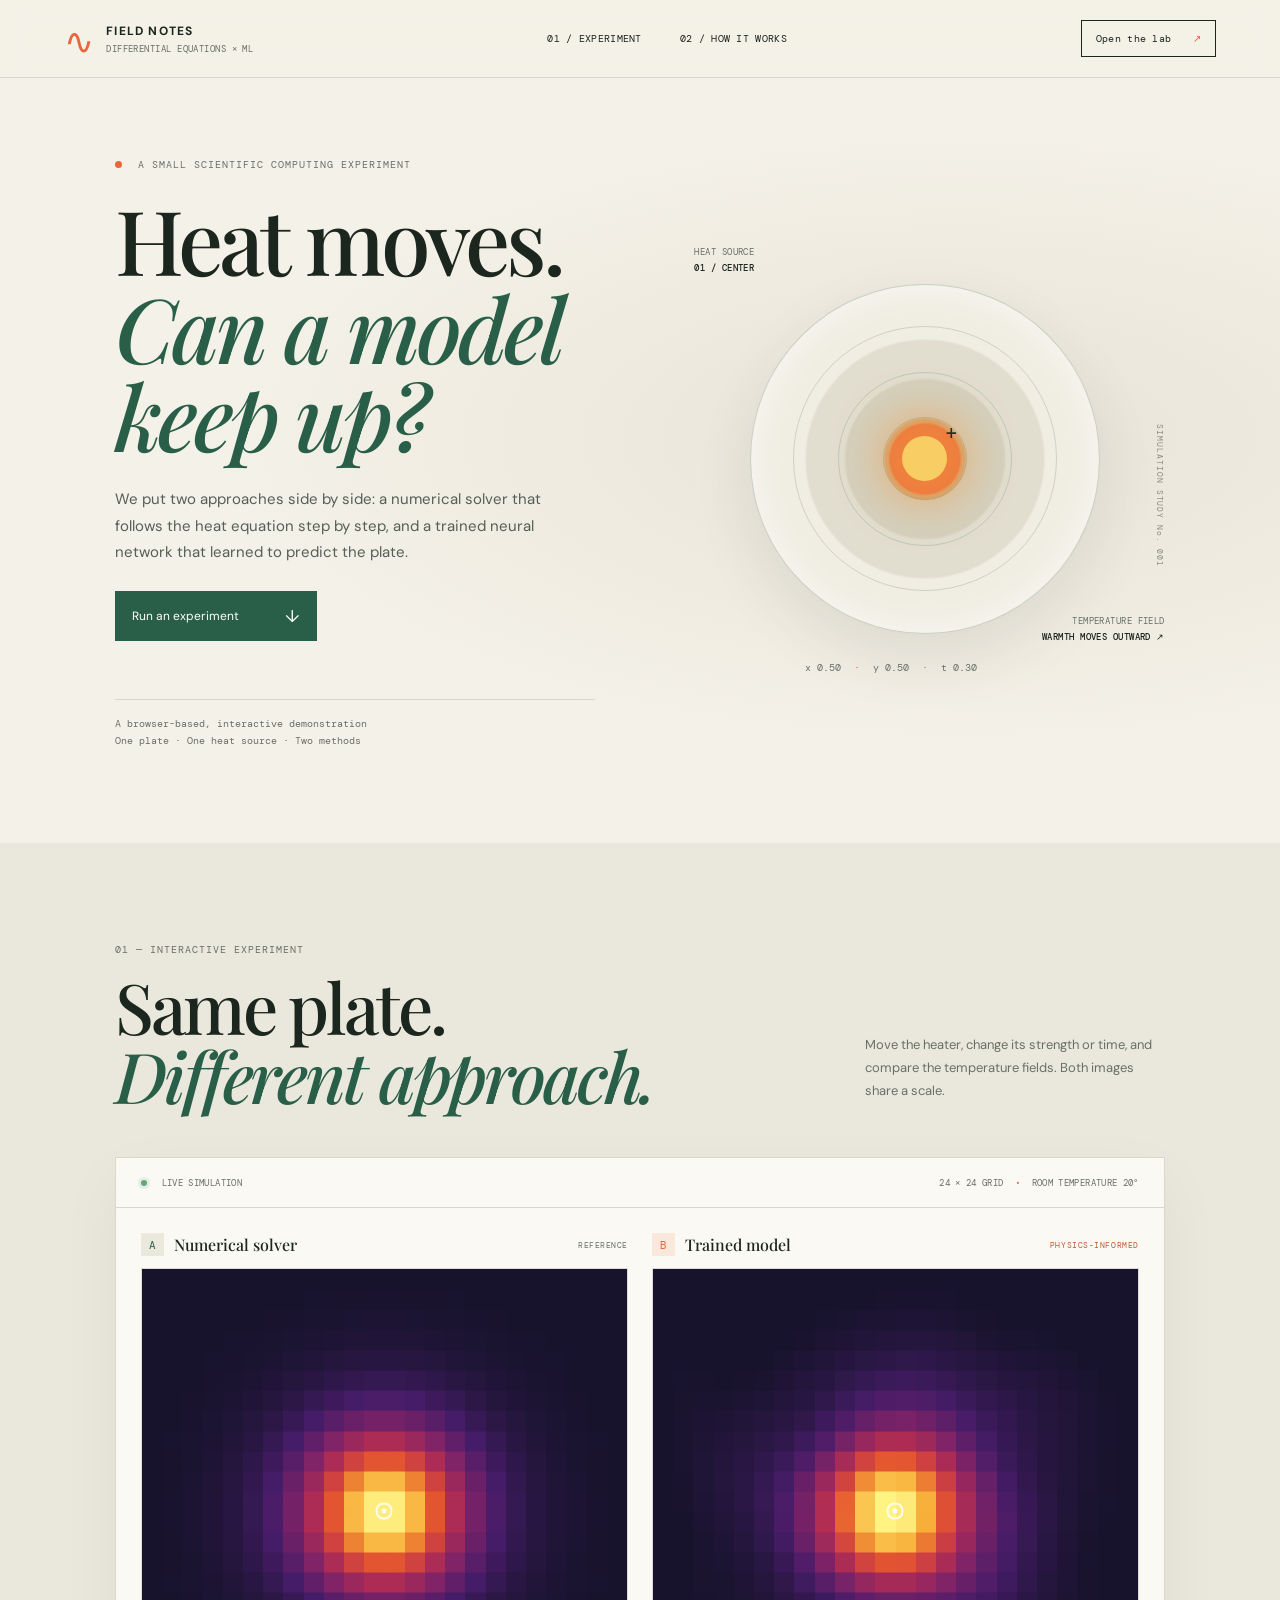
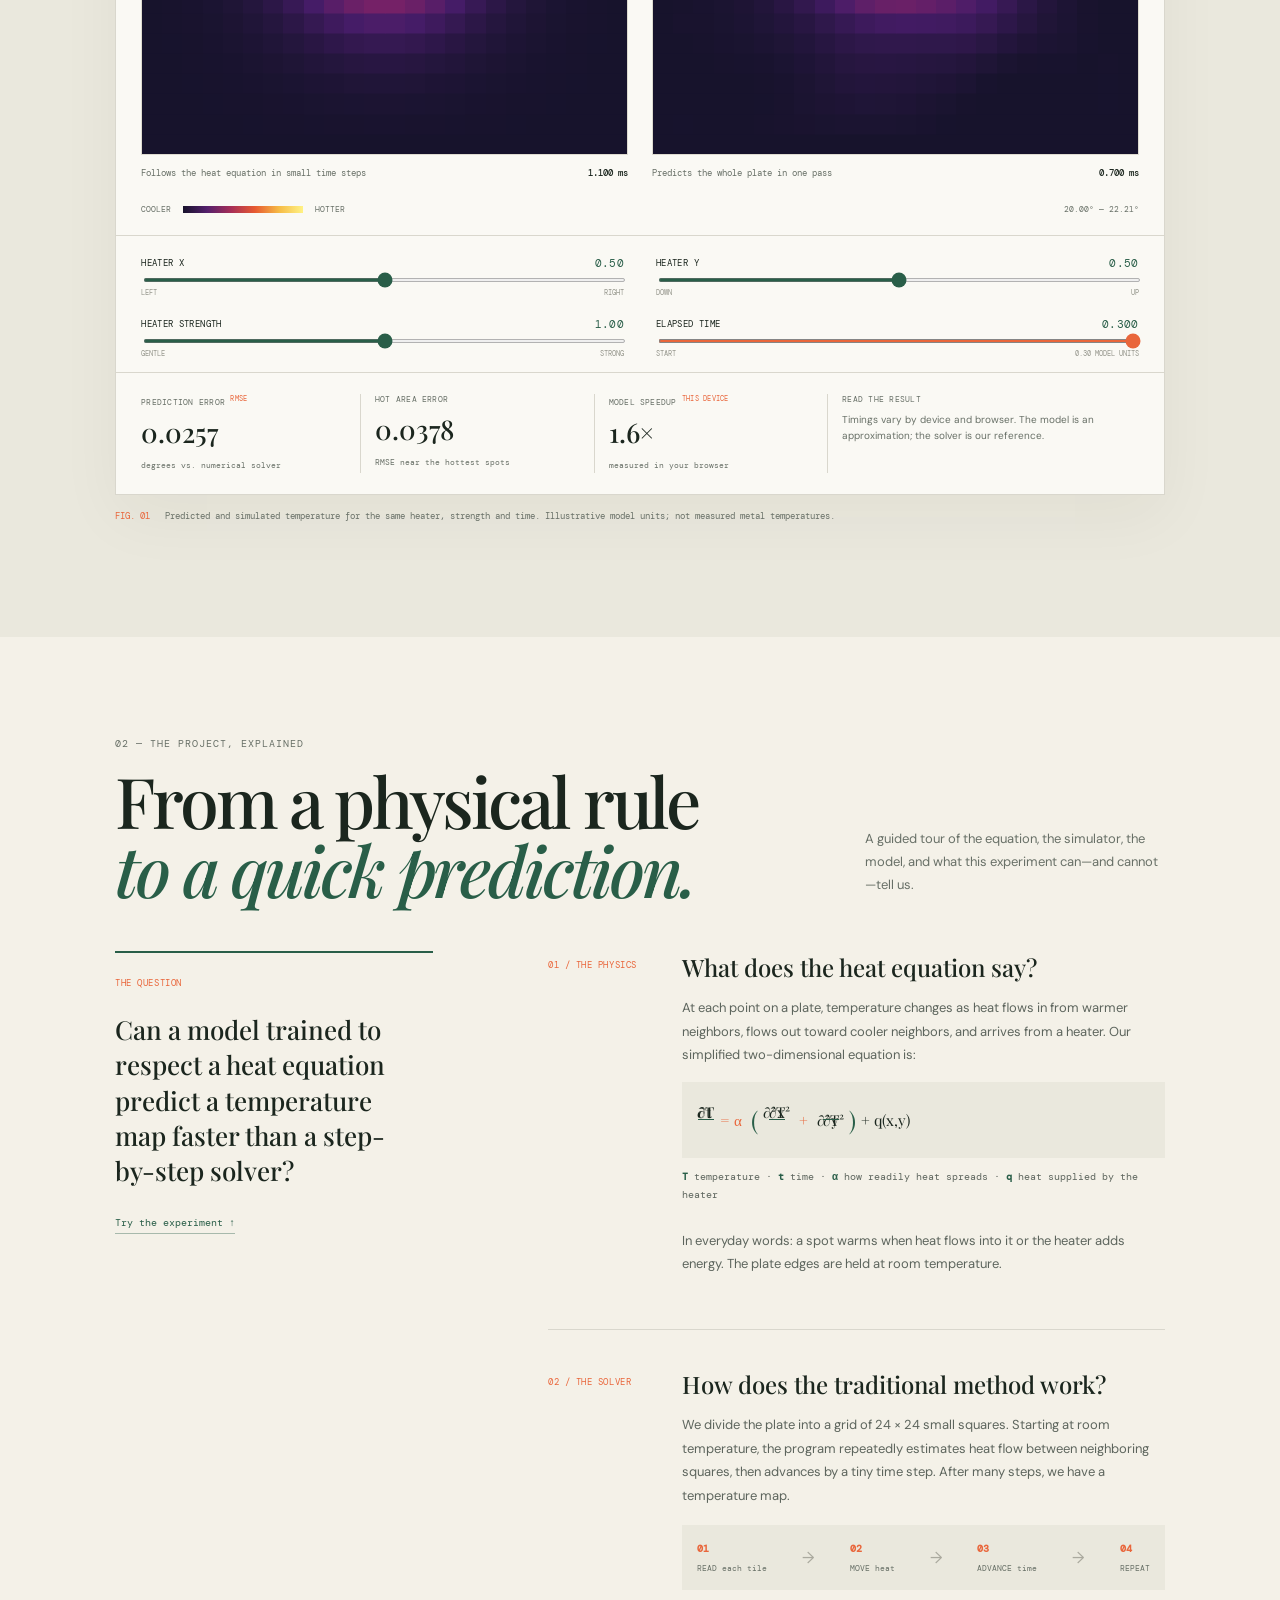
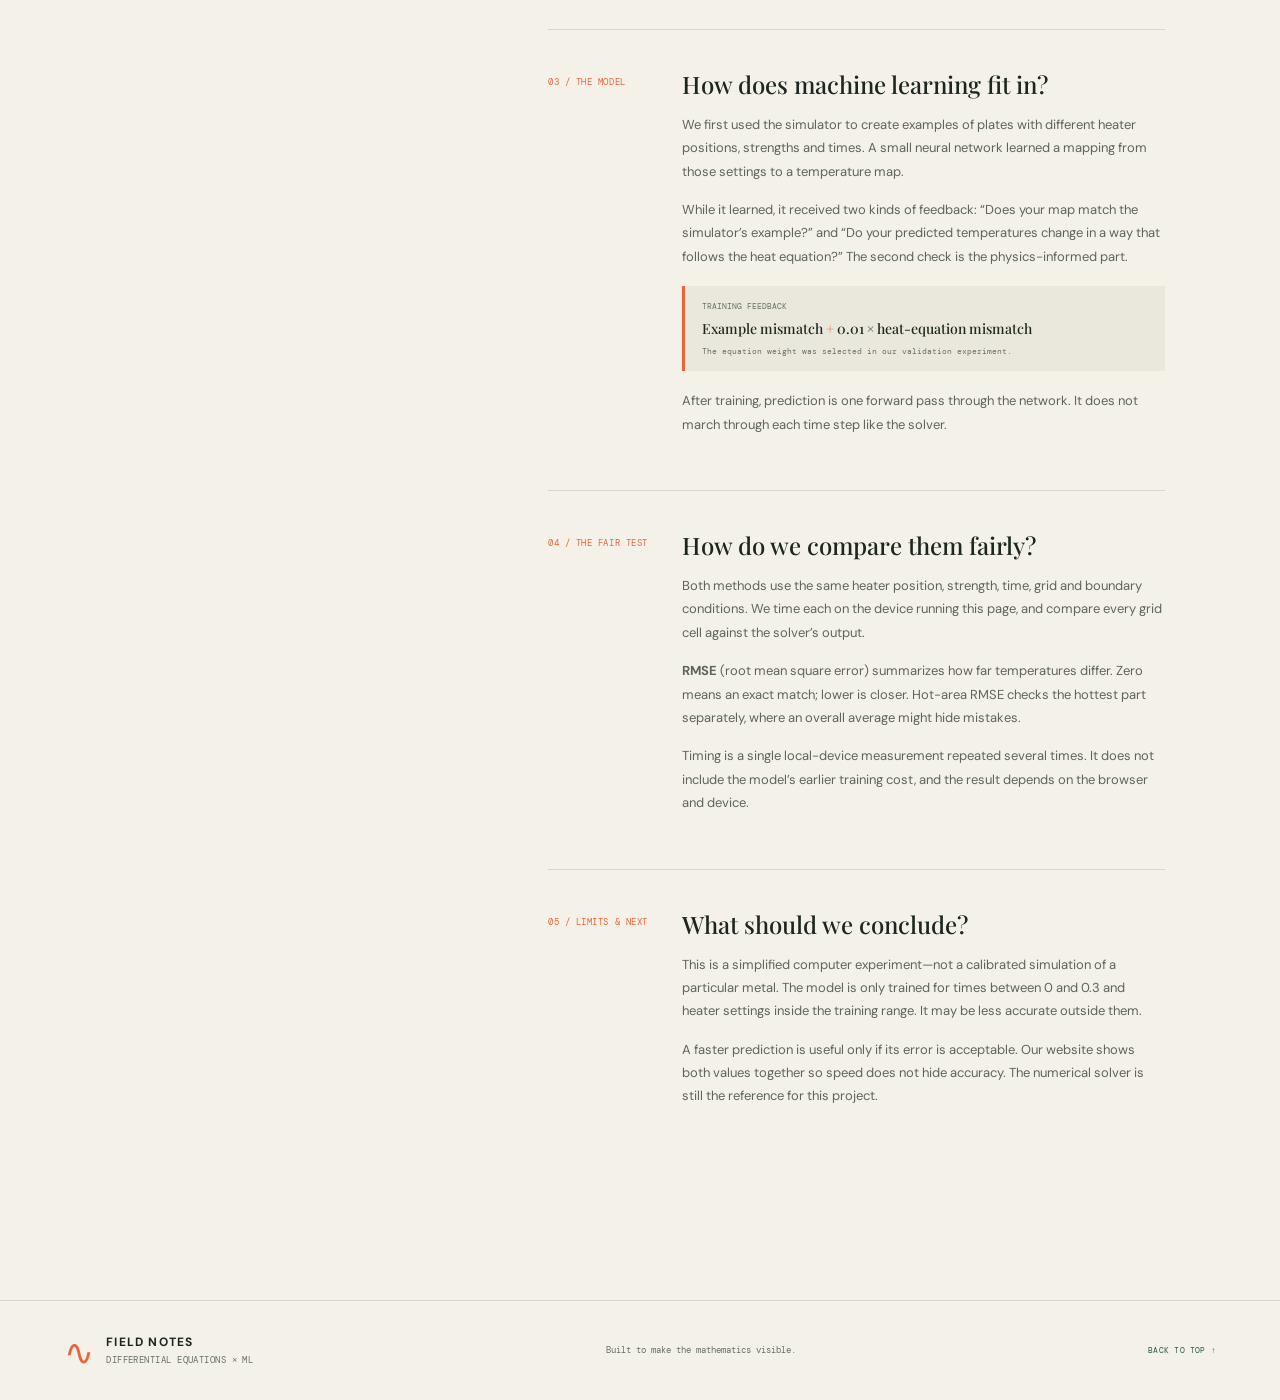
==== web/index.html @ cfea473b "Add responsive styles and base CSS for the web application" ====
<!doctype html>
<html lang="en">
<head>
  <meta charset="utf-8">
  <meta name="viewport" content="width=device-width, initial-scale=1">
  <meta name="theme-color" content="#f4f1e8">
  <title>Heat, Learned — Differential Equations × Machine Learning</title>
  <link rel="stylesheet" href="style.css">
</head>
<body>
  <header class="topbar">
    <a class="brand" href="#home"><span class="brand-mark">∿</span><span>FIELD NOTES <small>DIFFERENTIAL EQUATIONS × ML</small></span></a>
    <nav aria-label="Main navigation"><a href="#lab">01 / EXPERIMENT</a><a href="#guide">02 / HOW IT WORKS</a></nav>
    <a class="top-cta" href="#lab">Open the lab <span>↗</span></a>
  </header>

  <main>
    <section class="hero" id="home">
      <div class="hero-copy">
        <p class="eyebrow"><span></span> A SMALL SCIENTIFIC COMPUTING EXPERIMENT</p>
        <h1>Heat moves.<br><em>Can a model<br>keep up?</em></h1>
        <p class="hero-intro">We put two approaches side by side: a numerical solver that follows the heat equation step by step, and a trained neural network that learned to predict the plate.</p>
        <a class="button" href="#lab">Run an experiment <span>↓</span></a>
        <p class="hero-foot">A browser-based, interactive demonstration<br>One plate · One heat source · Two methods</p>
      </div>
      <div class="hero-art" aria-label="Illustration of heat spreading from a hot spot on a metal plate">
        <div class="art-label label-top">HEAT SOURCE<br><b>01 / CENTER</b></div>
        <div class="heat-plate"><div class="plate-ring ring-outer"></div><div class="plate-ring ring-middle"></div><div class="plate-ring ring-inner"></div><div class="hot-core"></div><span class="crosshair">+</span></div>
        <div class="art-coordinates">x 0.50 <span>·</span> y 0.50 <span>·</span> t 0.30</div>
        <div class="art-label label-bottom">TEMPERATURE FIELD<br><b>WARMTH MOVES OUTWARD ↗</b></div>
        <span class="art-index">SIMULATION STUDY No. 001</span>
      </div>
    </section>

    <section class="lab section-wrap" id="lab">
      <div class="section-heading"><div><p class="eyebrow">01 — INTERACTIVE EXPERIMENT</p><h2>Same plate.<br><em>Different approach.</em></h2></div><p class="section-note">Move the heater, change its strength or time, and compare the temperature fields. Both images share a scale.</p></div>
      <div class="lab-card">
        <div class="lab-topline"><span><i class="live-dot"></i> LIVE SIMULATION</span><span>24 × 24 GRID <b>·</b> ROOM TEMPERATURE 20°</span></div>
        <div class="views">
          <article class="view-panel"><div class="view-title"><div><span class="method-num">A</span><h3>Numerical solver</h3></div><span class="method-tag">REFERENCE</span></div><canvas id="solverCanvas" width="480" height="480" aria-label="Numerical solver temperature map"></canvas><div class="view-foot"><span>Follows the heat equation in small time steps</span><b id="solverTime">—</b></div></article>
          <article class="view-panel"><div class="view-title"><div><span class="method-num model-num">B</span><h3>Trained model</h3></div><span class="method-tag model-tag">PHYSICS-INFORMED</span></div><canvas id="modelCanvas" width="480" height="480" aria-label="Neural network predicted temperature map"></canvas><div class="view-foot"><span>Predicts the whole plate in one pass</span><b id="modelTime">—</b></div></article>
        </div>
        <div class="color-legend"><span>COOLER</span><div class="gradient-bar"></div><span>HOTTER</span><span class="legend-current" id="tempRange">—</span></div>
        <div class="controls">
          <div class="control" data-key="x"><label for="heaterX"><span>HEATER X</span><output id="xOut">0.50</output></label><input id="heaterX" type="range" min="0.18" max="0.82" step="0.01" value="0.5"><div class="range-ends"><span>LEFT</span><span>RIGHT</span></div></div>
          <div class="control" data-key="y"><label for="heaterY"><span>HEATER Y</span><output id="yOut">0.50</output></label><input id="heaterY" type="range" min="0.18" max="0.82" step="0.01" value="0.5"><div class="range-ends"><span>DOWN</span><span>UP</span></div></div>
          <div class="control" data-key="strength"><label for="strength"><span>HEATER STRENGTH</span><output id="strengthOut">1.00</output></label><input id="strength" type="range" min="0.6" max="1.4" step="0.01" value="1"><div class="range-ends"><span>GENTLE</span><span>STRONG</span></div></div>
          <div class="control" data-key="time"><label for="time"><span>ELAPSED TIME</span><output id="timeOut">0.30</output></label><input id="time" type="range" min="0" max="0.3" step="0.003" value="0.3"><div class="range-ends"><span>START</span><span>0.30 MODEL UNITS</span></div></div>
        </div>
        <div class="results-strip"><div class="metric"><span>PREDICTION ERROR <sup>RMSE</sup></span><strong id="rmse">—</strong><small>degrees vs. numerical solver</small></div><div class="metric"><span>HOT AREA ERROR</span><strong id="hotError">—</strong><small>RMSE near the hottest spots</small></div><div class="metric"><span>MODEL SPEEDUP <sup>THIS DEVICE</sup></span><strong id="speedup">—</strong><small>measured in your browser</small></div><div class="metric metric-note"><span>READ THE RESULT</span><p>Timings vary by device and browser. The model is an approximation; the solver is our reference.</p></div></div>
      </div>
      <p class="lab-caption"><span>FIG. 01</span> Predicted and simulated temperature for the same heater, strength and time. Illustrative model units; not measured metal temperatures.</p>
    </section>

    <section class="guide section-wrap" id="guide">
      <div class="section-heading"><div><p class="eyebrow">02 — THE PROJECT, EXPLAINED</p><h2>From a physical rule<br><em>to a quick prediction.</em></h2></div><p class="section-note">A guided tour of the equation, the simulator, the model, and what this experiment can—and cannot—tell us.</p></div>
      <div class="story-grid">
        <aside class="story-aside"><span class="aside-number">THE QUESTION</span><p>Can a model trained to respect a heat equation predict a temperature map faster than a step-by-step solver?</p><a href="#lab">Try the experiment ↑</a></aside>
        <div class="story-content">
          <article class="story-block"><span class="chapter">01 / THE PHYSICS</span><div><h3>What does the heat equation say?</h3><p>At each point on a plate, temperature changes as heat flows in from warmer neighbors, flows out toward cooler neighbors, and arrives from a heater. Our simplified two-dimensional equation is:</p><div class="equation"><span>∂T</span><span class="fraction-line"></span><span>∂t</span><span class="equals">= α</span><span class="paren">(</span><span>∂²T</span><span class="fraction-line"></span><span>∂x²</span><span class="plus">+</span><span>∂²T</span><span class="fraction-line"></span><span>∂y²</span><span class="paren">)</span><span>+ q(x,y)</span></div><p class="equation-key"><b>T</b> temperature · <b>t</b> time · <b>α</b> how readily heat spreads · <b>q</b> heat supplied by the heater</p><p>In everyday words: a spot warms when heat flows into it or the heater adds energy. The plate edges are held at room temperature.</p></div></article>
          <article class="story-block"><span class="chapter">02 / THE SOLVER</span><div><h3>How does the traditional method work?</h3><p>We divide the plate into a grid of 24 × 24 small squares. Starting at room temperature, the program repeatedly estimates heat flow between neighboring squares, then advances by a tiny time step. After many steps, we have a temperature map.</p><div class="process"><div><b>01</b><span>READ each tile</span></div><span class="process-arrow">→</span><div><b>02</b><span>MOVE heat</span></div><span class="process-arrow">→</span><div><b>03</b><span>ADVANCE time</span></div><span class="process-arrow">→</span><div><b>04</b><span>REPEAT</span></div></div></div></article>
          <article class="story-block"><span class="chapter">03 / THE MODEL</span><div><h3>How does machine learning fit in?</h3><p>We first used the simulator to create examples of plates with different heater positions, strengths and times. A small neural network learned a mapping from those settings to a temperature map.</p><p>While it learned, it received two kinds of feedback: “Does your map match the simulator’s example?” and “Do your predicted temperatures change in a way that follows the heat equation?” The second check is the physics-informed part.</p><div class="loss-card"><span>TRAINING FEEDBACK</span><b>Example mismatch <i>+</i> 0.01 × heat-equation mismatch</b><small>The equation weight was selected in our validation experiment.</small></div><p>After training, prediction is one forward pass through the network. It does not march through each time step like the solver.</p></div></article>
          <article class="story-block"><span class="chapter">04 / THE FAIR TEST</span><div><h3>How do we compare them fairly?</h3><p>Both methods use the same heater position, strength, time, grid and boundary conditions. We time each on the device running this page, and compare every grid cell against the solver’s output.</p><p><b>RMSE</b> (root mean square error) summarizes how far temperatures differ. Zero means an exact match; lower is closer. Hot-area RMSE checks the hottest part separately, where an overall average might hide mistakes.</p><p>Timing is a single local-device measurement repeated several times. It does not include the model’s earlier training cost, and the result depends on the browser and device.</p></div></article>
          <article class="story-block"><span class="chapter">05 / LIMITS &amp; NEXT</span><div><h3>What should we conclude?</h3><p>This is a simplified computer experiment—not a calibrated simulation of a particular metal. The model is only trained for times between 0 and 0.3 and heater settings inside the training range. It may be less accurate outside them.</p><p>A faster prediction is useful only if its error is acceptable. Our website shows both values together so speed does not hide accuracy. The numerical solver is still the reference for this project.</p></div></article>
        </div>
      </div>
    </section>
    <footer><a class="brand" href="#home"><span class="brand-mark">∿</span><span>FIELD NOTES <small>DIFFERENTIAL EQUATIONS × ML</small></span></a><p>Built to make the mathematics visible.</p><a href="#home">BACK TO TOP ↑</a></footer>
  </main>
  <script src="app.js" defer></script>
</body>
</html>
---- web/style.css ----
@import url('https://fonts.googleapis.com/css2?family=DM+Mono:wght@400;500&family=DM+Sans:wght@400;500;600;700&family=Playfair+Display:ital,wght@0,500;0,600;1,500;1,600&display=swap');
:root{--paper:#f4f1e8;--ink:#1b261e;--muted:#687067;--line:#d9d7cd;--green:#295e48;--orange:#e9663b;--serif:'Playfair Display',Georgia,serif;--sans:'DM Sans',Arial,sans-serif;--mono:'DM Mono',monospace}*{box-sizing:border-box}html{scroll-behavior:smooth;scroll-padding-top:80px}body{margin:0;background:var(--paper);color:var(--ink);font-family:var(--sans);-webkit-font-smoothing:antialiased}.topbar{height:78px;border-bottom:1px solid var(--line);display:flex;align-items:center;justify-content:space-between;padding:0 max(5vw,24px);position:sticky;top:0;background:rgba(244,241,232,.96);backdrop-filter:blur(12px);z-index:5}.brand{display:flex;align-items:center;gap:11px;text-decoration:none;color:var(--ink);font-size:12px;letter-spacing:.1em;font-weight:700}.brand small{display:block;color:var(--muted);font:9px var(--mono);letter-spacing:.05em;margin-top:4px}.brand-mark{font:36px var(--serif);color:var(--orange);line-height:1}.topbar nav{display:flex;gap:38px}.topbar nav a,.top-cta,footer>a:last-child{font:10px var(--mono);text-decoration:none;color:var(--ink);letter-spacing:.03em}.topbar nav a:hover,.top-cta:hover{color:var(--orange)}.top-cta{border:1px solid var(--ink);padding:11px 14px}.top-cta span{margin-left:15px;color:var(--orange)}.hero{min-height:630px;display:grid;grid-template-columns:1fr 1fr;padding:80px max(9vw,32px) 84px;gap:7vw;align-items:center;background:radial-gradient(ellipse at 75% 47%,#e7e3d7 0%,transparent 55%)}.eyebrow{font:10px var(--mono);letter-spacing:.1em;color:var(--muted);margin:0 0 24px}.eyebrow span,.live-dot{display:inline-block;background:var(--orange);width:7px;height:7px;border-radius:50%;margin-right:9px}.hero h1,.section-heading h2{font:500 clamp(52px,7vw,96px)/.98 var(--serif);letter-spacing:-.045em;margin:0}.hero h1 em,.section-heading h2 em{color:var(--green);font-weight:500}.hero-intro{max-width:470px;color:#555f56;line-height:1.75;font-size:15px;margin:28px 0 26px}.button{display:inline-flex;gap:46px;align-items:center;padding:14px 17px;background:var(--green);color:white;text-decoration:none;font-size:12px}.button span{font-size:17px}.hero-foot{border-top:1px solid var(--line);padding-top:15px;margin-top:58px;color:var(--muted);font:10px/1.7 var(--mono)}.hero-art{height:430px;position:relative;display:grid;place-items:center}.heat-plate{width:min(32vw,350px);aspect-ratio:1;border:1px solid rgba(41,94,72,.2);border-radius:50%;position:relative;display:grid;place-items:center;background:radial-gradient(circle,#f7ab58 0 6%,#eb7543 7% 14%,#d4a875 15% 16%,#d4d0bd 17% 32%,#e1ddcf 33% 48%,#f0ede2 49% 70%);box-shadow:0 25px 60px #37352618,inset 0 0 40px #fff9}.plate-ring{position:absolute;border:1px solid #49694d35;border-radius:50%}.ring-outer{inset:12%}.ring-middle{inset:25%}.ring-inner{inset:38%}.hot-core{width:13%;aspect-ratio:1;border-radius:50%;background:#f8cd64;box-shadow:0 0 45px 18px #f49238a6}.crosshair{position:absolute;color:#183424;font:21px var(--mono);transform:translate(27px,-25px)}.art-label{position:absolute;font:9px/1.8 var(--mono);letter-spacing:.05em;color:var(--muted)}.art-label b{color:var(--ink);font-weight:500}.label-top{top:0;left:2%}.label-bottom{bottom:28px;right:0;text-align:right}.art-coordinates{position:absolute;bottom:0;left:25%;font:10px var(--mono);color:var(--muted)}.art-coordinates span{color:var(--orange);padding:0 7px}.art-index{position:absolute;right:0;top:42%;writing-mode:vertical-rl;font:8px var(--mono);color:#8a8c81;letter-spacing:.12em}.section-wrap{padding:100px max(9vw,32px)}.section-heading{display:flex;align-items:end;justify-content:space-between;margin-bottom:48px;gap:30px}.section-heading .eyebrow{margin-bottom:16px}.section-heading h2{font-size:clamp(42px,5.5vw,70px)}.section-note{max-width:300px;margin:0 0 7px;color:var(--muted);font-size:13px;line-height:1.75}.lab{background:#eae8dd}.lab-card{background:#faf9f4;border:1px solid var(--line);box-shadow:0 22px 60px #29311d0c}.lab-topline{height:50px;border-bottom:1px solid var(--line);display:flex;align-items:center;justify-content:space-between;padding:0 25px;font:9px var(--mono);letter-spacing:.04em;color:var(--muted)}.lab-topline b{color:var(--orange);padding:0 6px}.live-dot{width:6px;height:6px;background:#63a879;box-shadow:0 0 0 3px #63a87922}.views{display:grid;grid-template-columns:1fr 1fr;padding:25px;gap:24px}.view-panel{min-width:0}.view-title{display:flex;justify-content:space-between;align-items:center;margin-bottom:12px}.view-title>div{display:flex;align-items:center;gap:10px}.view-title h3{font:500 16px var(--serif);margin:0}.method-num{width:23px;height:23px;display:grid;place-items:center;background:#ebe8dc;color:var(--green);font:11px var(--mono)}.model-num{background:#f9e8db;color:var(--orange)}.method-tag{font:8px var(--mono);letter-spacing:.07em;color:var(--muted)}.model-tag{color:#c25731}.view-panel canvas{display:block;width:100%;aspect-ratio:1;border:1px solid #dedbd0;background:#171522;image-rendering:pixelated}.view-foot{display:flex;justify-content:space-between;gap:8px;padding-top:12px;font:9px var(--mono);color:var(--muted)}.view-foot b{color:var(--ink);font-weight:500;white-space:nowrap}.color-legend{display:flex;align-items:center;gap:12px;padding:0 25px 21px;font:8px var(--mono);color:var(--muted)}.gradient-bar{height:7px;width:120px;background:linear-gradient(90deg,#17132c,#54206c,#a62e57,#e75a31,#f6bb45,#fff284)}.legend-current{margin-left:auto}.controls{border-top:1px solid var(--line);border-bottom:1px solid var(--line);padding:20px 25px 14px;display:grid;grid-template-columns:1fr 1fr;gap:20px 32px}.control label{display:flex;justify-content:space-between;align-items:center;margin-bottom:8px;font:9px var(--mono);letter-spacing:.04em}.control output{font:11px var(--mono);color:var(--green)}input[type=range]{width:100%;height:4px;display:block;accent-color:var(--green);cursor:pointer}.control[data-key=time] input{accent-color:var(--orange)}.range-ends{display:flex;justify-content:space-between;margin-top:6px;color:#95968c;font:7px var(--mono)}.results-strip{display:grid;grid-template-columns:1fr 1fr 1fr 1.35fr;padding:21px 25px;gap:14px}.metric{border-right:1px solid var(--line);padding-right:13px}.metric>span{display:block;font:8px var(--mono);color:var(--muted);letter-spacing:.03em}.metric sup{font-size:7px;color:var(--orange)}.metric strong{display:block;font:500 27px var(--serif);margin:7px 0 2px}.metric small{font:8px var(--mono);color:var(--muted)}.metric-note{border:0}.metric-note p{font-size:10px;line-height:1.6;color:var(--muted);margin:8px 0 0}.lab-caption{font:9px/1.6 var(--mono);color:var(--muted);margin:14px 0}.lab-caption span{color:var(--orange);margin-right:10px}.guide{background:var(--paper)}.story-grid{display:grid;grid-template-columns:.68fr 1.32fr;gap:9vw}.story-aside{position:sticky;top:120px;align-self:start;border-top:2px solid var(--green);padding-top:17px}.aside-number,.chapter{font:9px var(--mono);color:var(--orange);letter-spacing:.06em}.story-aside p{font:500 26px/1.35 var(--serif);margin:21px 0 22px;max-width:290px}.story-aside a{font:10px var(--mono);color:var(--green);text-decoration:none;border-bottom:1px solid #295e4860;padding-bottom:4px}.story-block{display:grid;grid-template-columns:110px 1fr;gap:24px;padding:0 0 39px;margin-bottom:38px;border-bottom:1px solid var(--line)}.chapter{padding-top:8px}.story-block h3{font:500 24px var(--serif);margin:0 0 13px}.story-block p{font-size:13px;line-height:1.8;color:#5d655d;margin:0 0 15px}.equation{display:flex;align-items:center;gap:5px;min-height:76px;padding:17px 15px;background:#eae8dd;color:var(--ink);font:15px var(--serif);overflow:auto;white-space:nowrap}.equation .fraction-line{height:1px;width:16px;background:var(--green);position:relative;margin:0 -21px;transform:translateY(0)}.equation span:nth-child(1),.equation span:nth-child(3),.equation span:nth-child(6),.equation span:nth-child(8){transform:translateY(-8px)}.equation .equals,.equation .plus{color:var(--orange);margin:0 4px}.paren{color:var(--green);font-size:24px}.equation-key{font-size:10px!important;font-family:var(--mono);padding:10px 0}.equation-key b{color:var(--green)}.process{display:flex;align-items:center;justify-content:space-between;background:#eae8dd;padding:17px 15px;margin-top:18px;gap:8px}.process div{display:flex;flex-direction:column;gap:8px;font:8px var(--mono);color:var(--muted)}.process b{color:var(--orange);font-size:10px}.process-arrow{color:#aaa99e}.loss-card{border-left:3px solid var(--orange);background:#eae8dd;padding:15px 17px;display:flex;flex-direction:column;gap:8px;margin:18px 0}.loss-card span,.loss-card small{font:8px var(--mono);color:var(--muted)}.loss-card b{font:500 14px var(--serif)}.loss-card i{color:var(--orange);font-style:normal}.story-block:last-child{border-bottom:0}footer{min-height:100px;border-top:1px solid var(--line);display:flex;align-items:center;justify-content:space-between;padding:20px max(5vw,24px)}footer p{font:9px var(--mono);color:var(--muted)}footer>a:last-child{font-size:8px;color:var(--green)}
@media(max-width:850px){.hero{padding-left:6vw;padding-right:6vw;gap:3vw}.section-wrap{padding-left:6vw;padding-right:6vw}.results-strip{grid-template-columns:1fr 1fr}.metric:nth-child(2){border:0}.metric:nth-child(3),.metric:nth-child(4){padding-top:13px;border-top:1px solid var(--line)}.story-grid{gap:5vw}.story-block{grid-template-columns:85px 1fr;gap:16px}}
@media(max-width:620px){.topbar{height:65px;padding:0 18px}.topbar nav{gap:13px}.topbar nav a{font-size:8px}.top-cta{display:none}.brand{font-size:10px}.hero{grid-template-columns:1fr;padding:65px 24px 46px;gap:20px}.hero h1{font-size:62px}.hero-art{height:320px}.heat-plate{width:min(75vw,300px)}.hero-foot{margin-top:35px}.section-wrap{padding:68px 20px}.section-heading{display:block;margin-bottom:30px}.section-heading h2{font-size:48px}.section-note{margin-top:17px}.lab-topline{padding:0 14px;font-size:7px}.views{grid-template-columns:1fr;padding:15px;gap:24px}.view-title h3{font-size:14px}.view-foot{font-size:8px}.controls{grid-template-columns:1fr;padding:18px 15px;gap:19px}.results-strip{padding:18px 15px}.metric strong{font-size:23px}.metric-note p{font-size:9px}.color-legend{padding:0 15px 18px}.story-grid{grid-template-columns:1fr;gap:38px}.story-aside{position:static}.story-aside p{font-size:22px;max-width:440px}.story-block{grid-template-columns:1fr;gap:11px;padding-bottom:27px;margin-bottom:27px}.story-block h3{font-size:21px}.story-block p{font-size:12px}.process{gap:5px;padding:14px 9px}.process div{font-size:7px}.process-arrow{font-size:10px}footer{flex-wrap:wrap;gap:13px;padding:20px}footer p{order:3;width:100%;margin:0}}
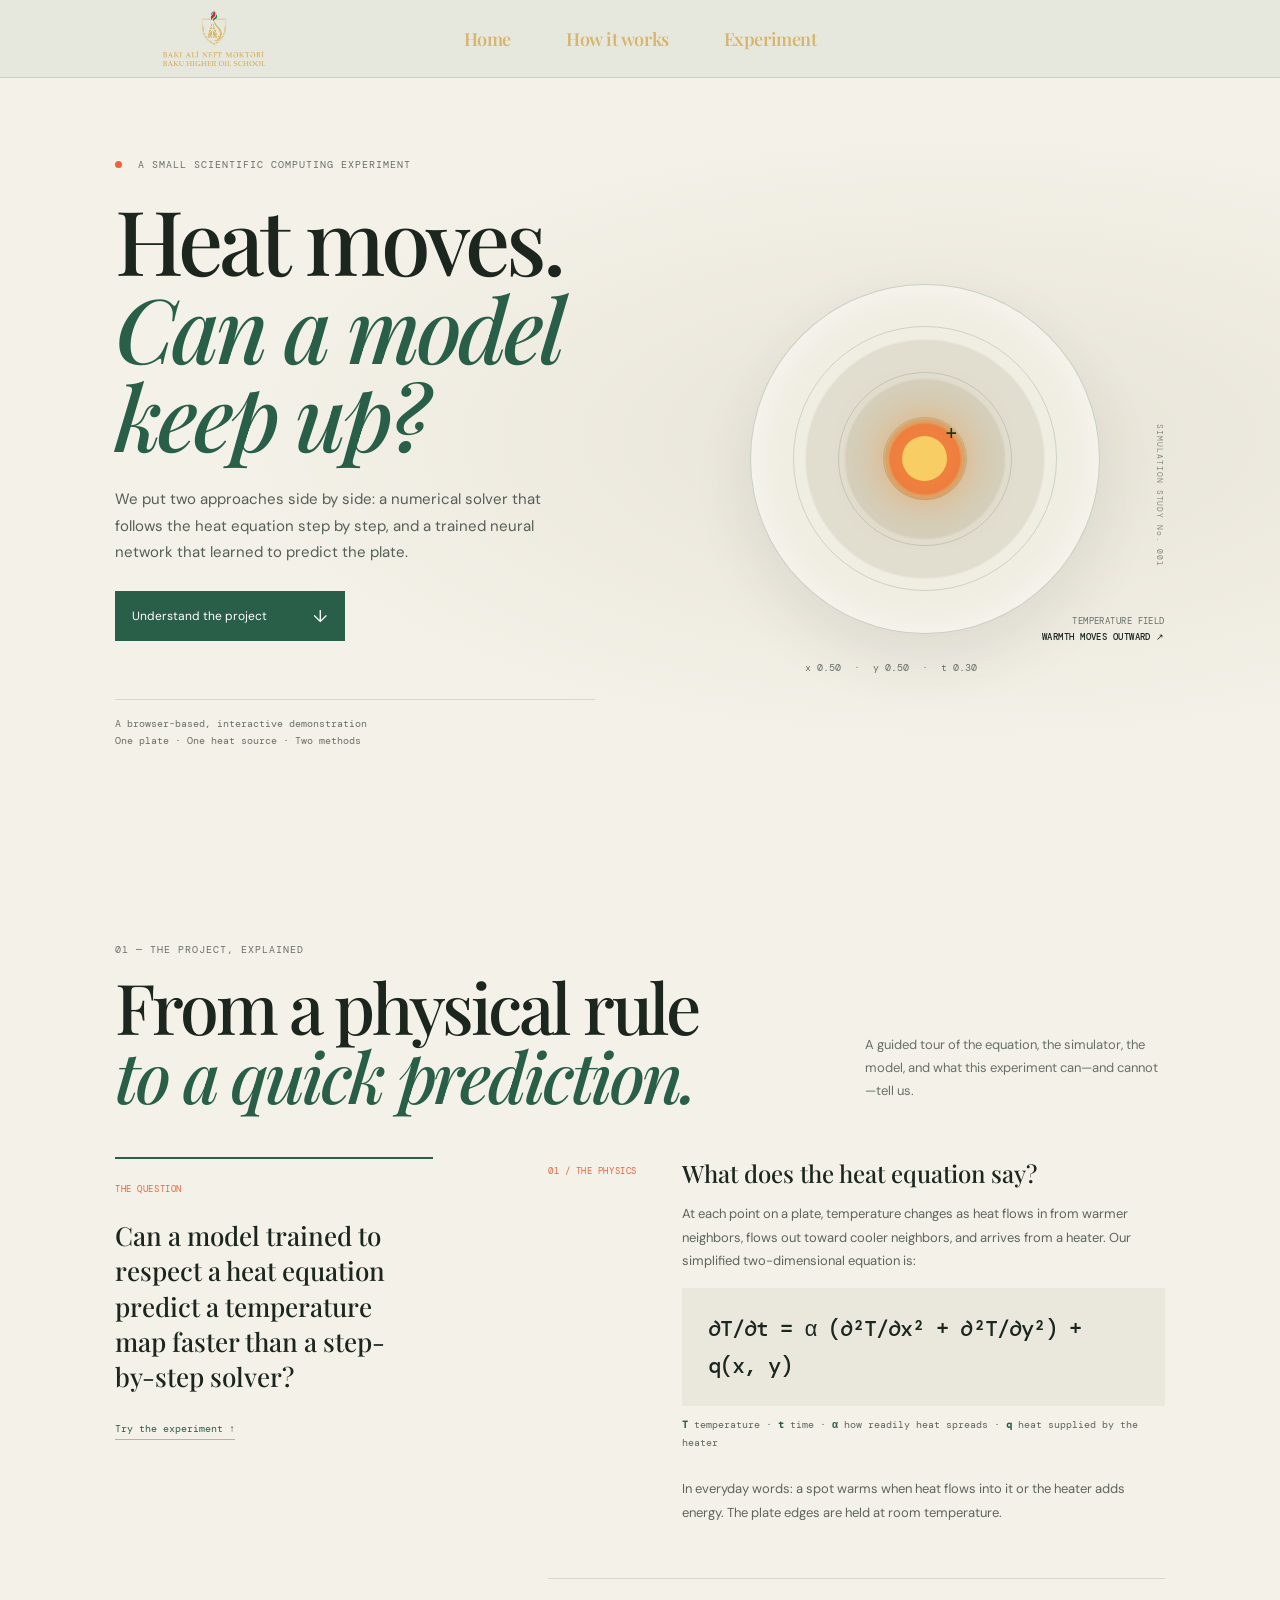
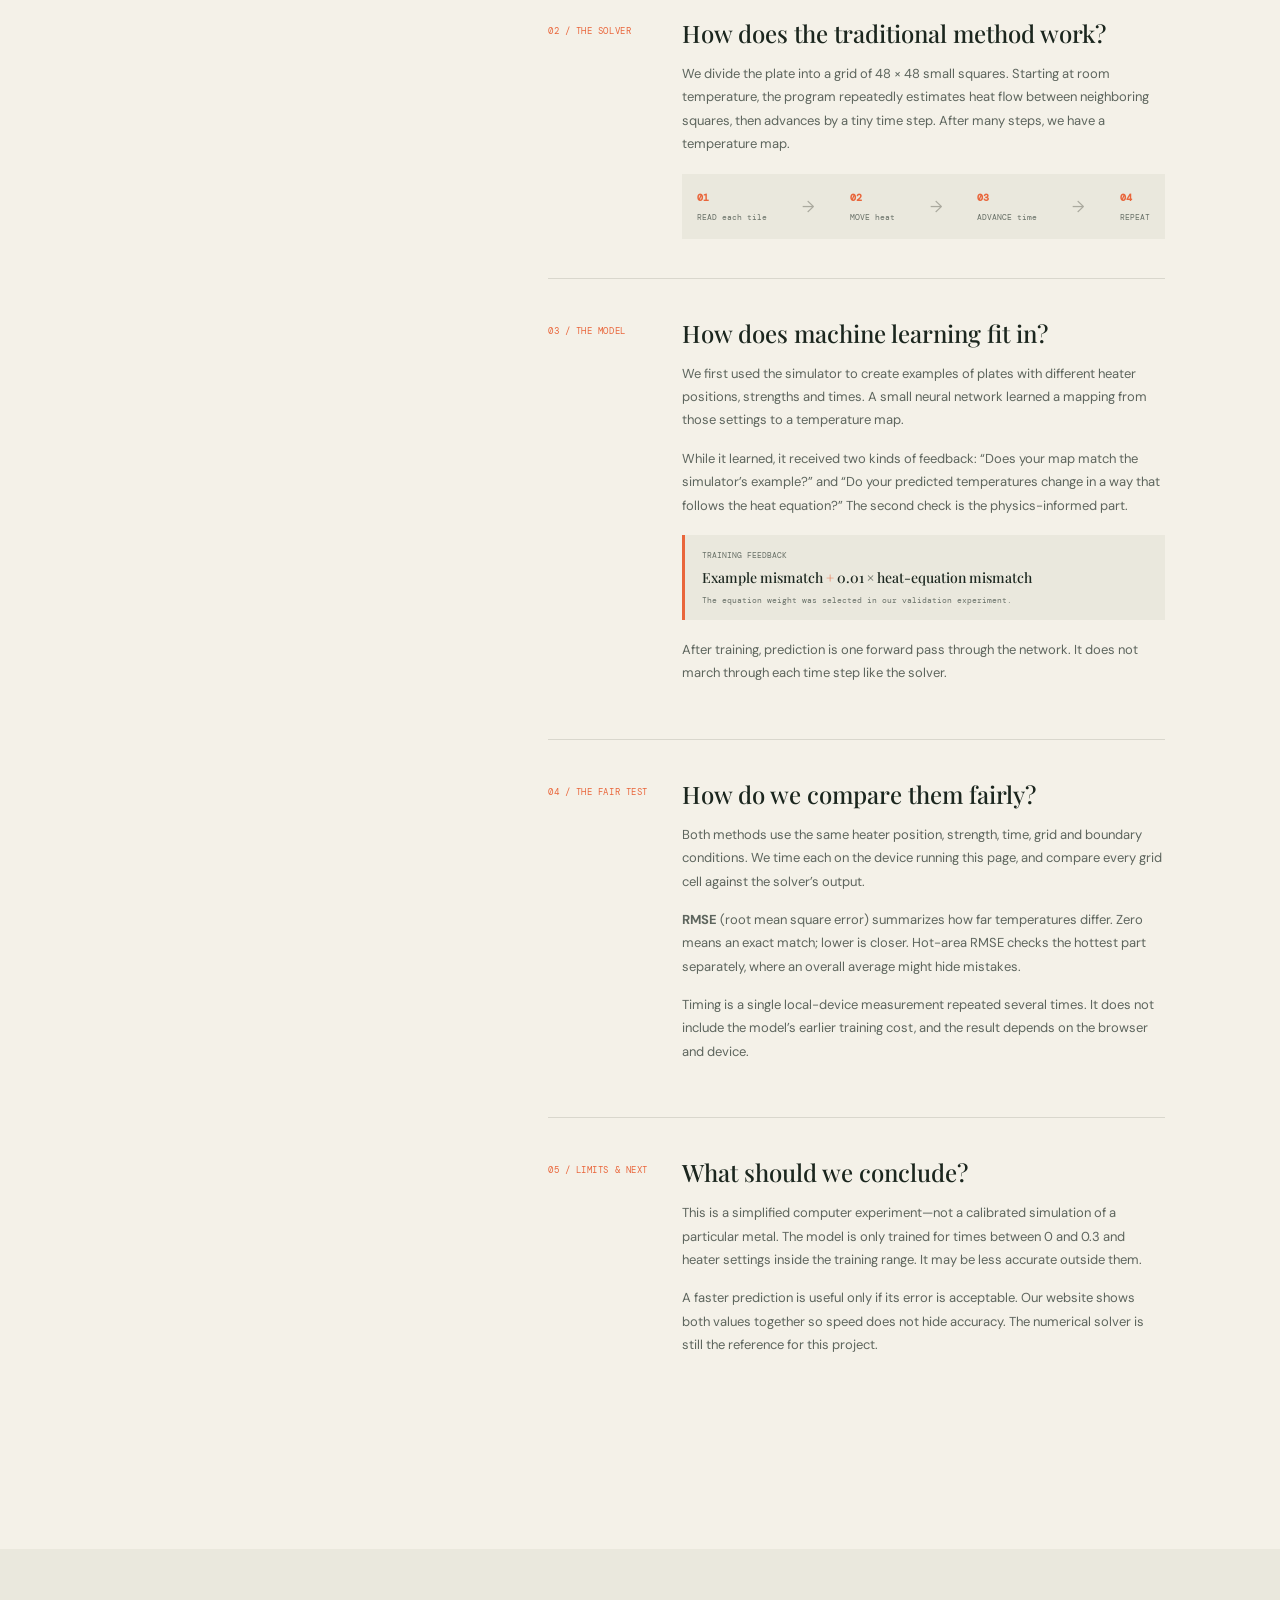
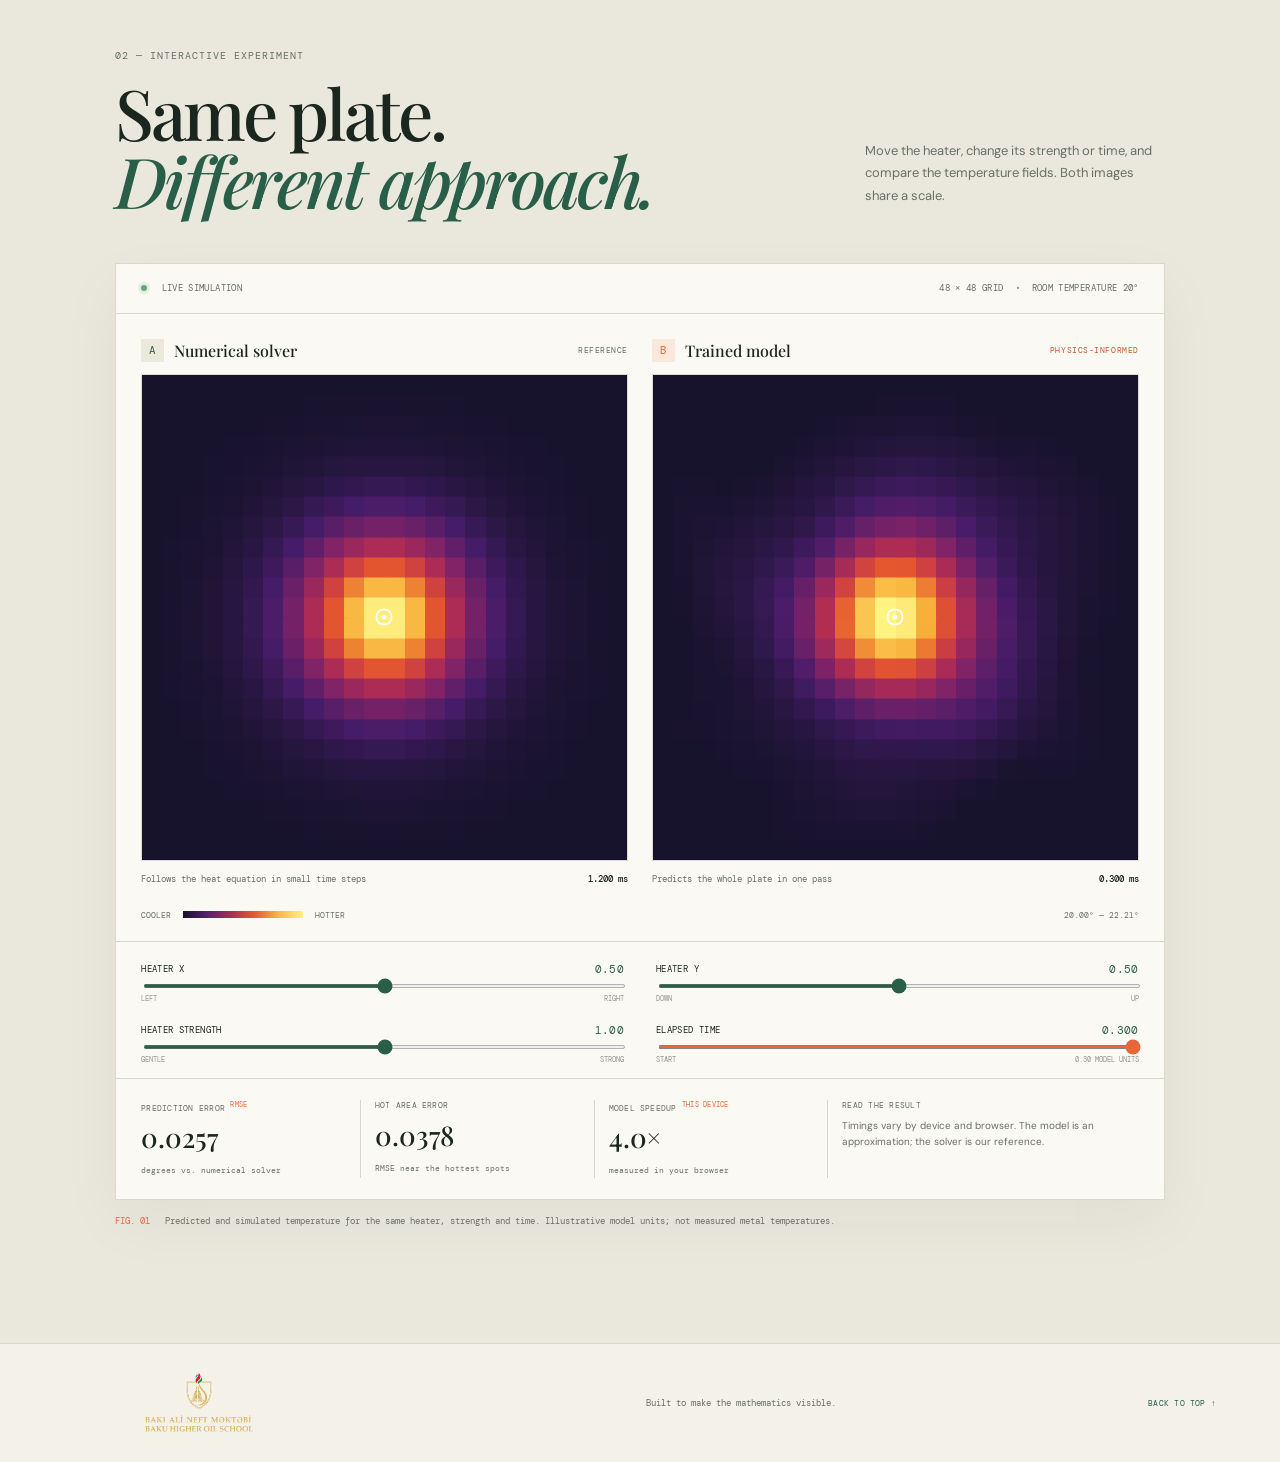
==== commit 25cd1ec5: "Update website navigation and branding" ====
--- a/web/index.html
+++ b/web/index.html
@@ -9,9 +9,8 @@
 </head>
 <body>
   <header class="topbar">
-    <a class="brand" href="#home"><span class="brand-mark">∿</span><span>FIELD NOTES <small>DIFFERENTIAL EQUATIONS × ML</small></span></a>
-    <nav aria-label="Main navigation"><a href="#lab">01 / EXPERIMENT</a><a href="#guide">02 / HOW IT WORKS</a></nav>
-    <a class="top-cta" href="#lab">Open the lab <span>↗</span></a>
+    <a class="brand" href="#home" aria-label="Baku Higher Oil School — Home"><img src="baku-higher-oil-school-logo.png" alt="Baku Higher Oil School"></a>
+    <nav aria-label="Main navigation"><a href="#home">Home</a><a href="#guide">How it works</a><a href="#lab">Experiment</a></nav>
   </header>
 
   <main>
@@ -20,11 +19,10 @@
         <p class="eyebrow"><span></span> A SMALL SCIENTIFIC COMPUTING EXPERIMENT</p>
         <h1>Heat moves.<br><em>Can a model<br>keep up?</em></h1>
         <p class="hero-intro">We put two approaches side by side: a numerical solver that follows the heat equation step by step, and a trained neural network that learned to predict the plate.</p>
-        <a class="button" href="#lab">Run an experiment <span>↓</span></a>
+        <a class="button" href="#guide">Understand the project <span>↓</span></a>
         <p class="hero-foot">A browser-based, interactive demonstration<br>One plate · One heat source · Two methods</p>
       </div>
       <div class="hero-art" aria-label="Illustration of heat spreading from a hot spot on a metal plate">
-        <div class="art-label label-top">HEAT SOURCE<br><b>01 / CENTER</b></div>
         <div class="heat-plate"><div class="plate-ring ring-outer"></div><div class="plate-ring ring-middle"></div><div class="plate-ring ring-inner"></div><div class="hot-core"></div><span class="crosshair">+</span></div>
         <div class="art-coordinates">x 0.50 <span>·</span> y 0.50 <span>·</span> t 0.30</div>
         <div class="art-label label-bottom">TEMPERATURE FIELD<br><b>WARMTH MOVES OUTWARD ↗</b></div>
@@ -32,10 +30,23 @@
       </div>
     </section>
 
+    <section class="guide section-wrap" id="guide">
+      <div class="section-heading"><div><p class="eyebrow">01 — THE PROJECT, EXPLAINED</p><h2>From a physical rule<br><em>to a quick prediction.</em></h2></div><p class="section-note">A guided tour of the equation, the simulator, the model, and what this experiment can—and cannot—tell us.</p></div>
+      <div class="story-grid">
+        <aside class="story-aside"><span class="aside-number">THE QUESTION</span><p>Can a model trained to respect a heat equation predict a temperature map faster than a step-by-step solver?</p><a href="#lab">Try the experiment ↑</a></aside>
+        <div class="story-content">
+          <article class="story-block"><span class="chapter">01 / THE PHYSICS</span><div><h3>What does the heat equation say?</h3><p>At each point on a plate, temperature changes as heat flows in from warmer neighbors, flows out toward cooler neighbors, and arrives from a heater. Our simplified two-dimensional equation is:</p><div class="equation" aria-label="Partial T over partial t equals alpha times the sum of partial squared T over partial x squared and partial y squared, plus heat from the source"><code>∂T/∂t = α (∂²T/∂x² + ∂²T/∂y²) + q(x, y)</code></div><p class="equation-key"><b>T</b> temperature · <b>t</b> time · <b>α</b> how readily heat spreads · <b>q</b> heat supplied by the heater</p><p>In everyday words: a spot warms when heat flows into it or the heater adds energy. The plate edges are held at room temperature.</p></div></article>
+          <article class="story-block"><span class="chapter">02 / THE SOLVER</span><div><h3>How does the traditional method work?</h3><p>We divide the plate into a grid of 48 × 48 small squares. Starting at room temperature, the program repeatedly estimates heat flow between neighboring squares, then advances by a tiny time step. After many steps, we have a temperature map.</p><div class="process"><div><b>01</b><span>READ each tile</span></div><span class="process-arrow">→</span><div><b>02</b><span>MOVE heat</span></div><span class="process-arrow">→</span><div><b>03</b><span>ADVANCE time</span></div><span class="process-arrow">→</span><div><b>04</b><span>REPEAT</span></div></div></div></article>
+          <article class="story-block"><span class="chapter">03 / THE MODEL</span><div><h3>How does machine learning fit in?</h3><p>We first used the simulator to create examples of plates with different heater positions, strengths and times. A small neural network learned a mapping from those settings to a temperature map.</p><p>While it learned, it received two kinds of feedback: “Does your map match the simulator’s example?” and “Do your predicted temperatures change in a way that follows the heat equation?” The second check is the physics-informed part.</p><div class="loss-card"><span>TRAINING FEEDBACK</span><b>Example mismatch <i>+</i> 0.01 × heat-equation mismatch</b><small>The equation weight was selected in our validation experiment.</small></div><p>After training, prediction is one forward pass through the network. It does not march through each time step like the solver.</p></div></article>
+          <article class="story-block"><span class="chapter">04 / THE FAIR TEST</span><div><h3>How do we compare them fairly?</h3><p>Both methods use the same heater position, strength, time, grid and boundary conditions. We time each on the device running this page, and compare every grid cell against the solver’s output.</p><p><b>RMSE</b> (root mean square error) summarizes how far temperatures differ. Zero means an exact match; lower is closer. Hot-area RMSE checks the hottest part separately, where an overall average might hide mistakes.</p><p>Timing is a single local-device measurement repeated several times. It does not include the model’s earlier training cost, and the result depends on the browser and device.</p></div></article>
+          <article class="story-block"><span class="chapter">05 / LIMITS &amp; NEXT</span><div><h3>What should we conclude?</h3><p>This is a simplified computer experiment—not a calibrated simulation of a particular metal. The model is only trained for times between 0 and 0.3 and heater settings inside the training range. It may be less accurate outside them.</p><p>A faster prediction is useful only if its error is acceptable. Our website shows both values together so speed does not hide accuracy. The numerical solver is still the reference for this project.</p></div></article>
+        </div>
+      </div>
+    </section>
     <section class="lab section-wrap" id="lab">
-      <div class="section-heading"><div><p class="eyebrow">01 — INTERACTIVE EXPERIMENT</p><h2>Same plate.<br><em>Different approach.</em></h2></div><p class="section-note">Move the heater, change its strength or time, and compare the temperature fields. Both images share a scale.</p></div>
+      <div class="section-heading"><div><p class="eyebrow">02 — INTERACTIVE EXPERIMENT</p><h2>Same plate.<br><em>Different approach.</em></h2></div><p class="section-note">Move the heater, change its strength or time, and compare the temperature fields. Both images share a scale.</p></div>
       <div class="lab-card">
-        <div class="lab-topline"><span><i class="live-dot"></i> LIVE SIMULATION</span><span>24 × 24 GRID <b>·</b> ROOM TEMPERATURE 20°</span></div>
+        <div class="lab-topline"><span><i class="live-dot"></i> LIVE SIMULATION</span><span>48 × 48 GRID <b>·</b> ROOM TEMPERATURE 20°</span></div>
         <div class="views">
           <article class="view-panel"><div class="view-title"><div><span class="method-num">A</span><h3>Numerical solver</h3></div><span class="method-tag">REFERENCE</span></div><canvas id="solverCanvas" width="480" height="480" aria-label="Numerical solver temperature map"></canvas><div class="view-foot"><span>Follows the heat equation in small time steps</span><b id="solverTime">—</b></div></article>
           <article class="view-panel"><div class="view-title"><div><span class="method-num model-num">B</span><h3>Trained model</h3></div><span class="method-tag model-tag">PHYSICS-INFORMED</span></div><canvas id="modelCanvas" width="480" height="480" aria-label="Neural network predicted temperature map"></canvas><div class="view-foot"><span>Predicts the whole plate in one pass</span><b id="modelTime">—</b></div></article>
@@ -52,20 +63,7 @@
       <p class="lab-caption"><span>FIG. 01</span> Predicted and simulated temperature for the same heater, strength and time. Illustrative model units; not measured metal temperatures.</p>
     </section>
 
-    <section class="guide section-wrap" id="guide">
-      <div class="section-heading"><div><p class="eyebrow">02 — THE PROJECT, EXPLAINED</p><h2>From a physical rule<br><em>to a quick prediction.</em></h2></div><p class="section-note">A guided tour of the equation, the simulator, the model, and what this experiment can—and cannot—tell us.</p></div>
-      <div class="story-grid">
-        <aside class="story-aside"><span class="aside-number">THE QUESTION</span><p>Can a model trained to respect a heat equation predict a temperature map faster than a step-by-step solver?</p><a href="#lab">Try the experiment ↑</a></aside>
-        <div class="story-content">
-          <article class="story-block"><span class="chapter">01 / THE PHYSICS</span><div><h3>What does the heat equation say?</h3><p>At each point on a plate, temperature changes as heat flows in from warmer neighbors, flows out toward cooler neighbors, and arrives from a heater. Our simplified two-dimensional equation is:</p><div class="equation"><span>∂T</span><span class="fraction-line"></span><span>∂t</span><span class="equals">= α</span><span class="paren">(</span><span>∂²T</span><span class="fraction-line"></span><span>∂x²</span><span class="plus">+</span><span>∂²T</span><span class="fraction-line"></span><span>∂y²</span><span class="paren">)</span><span>+ q(x,y)</span></div><p class="equation-key"><b>T</b> temperature · <b>t</b> time · <b>α</b> how readily heat spreads · <b>q</b> heat supplied by the heater</p><p>In everyday words: a spot warms when heat flows into it or the heater adds energy. The plate edges are held at room temperature.</p></div></article>
-          <article class="story-block"><span class="chapter">02 / THE SOLVER</span><div><h3>How does the traditional method work?</h3><p>We divide the plate into a grid of 24 × 24 small squares. Starting at room temperature, the program repeatedly estimates heat flow between neighboring squares, then advances by a tiny time step. After many steps, we have a temperature map.</p><div class="process"><div><b>01</b><span>READ each tile</span></div><span class="process-arrow">→</span><div><b>02</b><span>MOVE heat</span></div><span class="process-arrow">→</span><div><b>03</b><span>ADVANCE time</span></div><span class="process-arrow">→</span><div><b>04</b><span>REPEAT</span></div></div></div></article>
-          <article class="story-block"><span class="chapter">03 / THE MODEL</span><div><h3>How does machine learning fit in?</h3><p>We first used the simulator to create examples of plates with different heater positions, strengths and times. A small neural network learned a mapping from those settings to a temperature map.</p><p>While it learned, it received two kinds of feedback: “Does your map match the simulator’s example?” and “Do your predicted temperatures change in a way that follows the heat equation?” The second check is the physics-informed part.</p><div class="loss-card"><span>TRAINING FEEDBACK</span><b>Example mismatch <i>+</i> 0.01 × heat-equation mismatch</b><small>The equation weight was selected in our validation experiment.</small></div><p>After training, prediction is one forward pass through the network. It does not march through each time step like the solver.</p></div></article>
-          <article class="story-block"><span class="chapter">04 / THE FAIR TEST</span><div><h3>How do we compare them fairly?</h3><p>Both methods use the same heater position, strength, time, grid and boundary conditions. We time each on the device running this page, and compare every grid cell against the solver’s output.</p><p><b>RMSE</b> (root mean square error) summarizes how far temperatures differ. Zero means an exact match; lower is closer. Hot-area RMSE checks the hottest part separately, where an overall average might hide mistakes.</p><p>Timing is a single local-device measurement repeated several times. It does not include the model’s earlier training cost, and the result depends on the browser and device.</p></div></article>
-          <article class="story-block"><span class="chapter">05 / LIMITS &amp; NEXT</span><div><h3>What should we conclude?</h3><p>This is a simplified computer experiment—not a calibrated simulation of a particular metal. The model is only trained for times between 0 and 0.3 and heater settings inside the training range. It may be less accurate outside them.</p><p>A faster prediction is useful only if its error is acceptable. Our website shows both values together so speed does not hide accuracy. The numerical solver is still the reference for this project.</p></div></article>
-        </div>
-      </div>
-    </section>
-    <footer><a class="brand" href="#home"><span class="brand-mark">∿</span><span>FIELD NOTES <small>DIFFERENTIAL EQUATIONS × ML</small></span></a><p>Built to make the mathematics visible.</p><a href="#home">BACK TO TOP ↑</a></footer>
+    <footer><a class="brand" href="#home" aria-label="Baku Higher Oil School — Home"><img src="baku-higher-oil-school-logo.png" alt="Baku Higher Oil School"></a><p>Built to make the mathematics visible.</p><a href="#home">BACK TO TOP ↑</a></footer>
   </main>
   <script src="app.js" defer></script>
 </body>
--- a/web/style.css
+++ b/web/style.css
@@ -2,3 +2,41 @@
 :root{--paper:#f4f1e8;--ink:#1b261e;--muted:#687067;--line:#d9d7cd;--green:#295e48;--orange:#e9663b;--serif:'Playfair Display',Georgia,serif;--sans:'DM Sans',Arial,sans-serif;--mono:'DM Mono',monospace}*{box-sizing:border-box}html{scroll-behavior:smooth;scroll-padding-top:80px}body{margin:0;background:var(--paper);color:var(--ink);font-family:var(--sans);-webkit-font-smoothing:antialiased}.topbar{height:78px;border-bottom:1px solid var(--line);display:flex;align-items:center;justify-content:space-between;padding:0 max(5vw,24px);position:sticky;top:0;background:rgba(244,241,232,.96);backdrop-filter:blur(12px);z-index:5}.brand{display:flex;align-items:center;gap:11px;text-decoration:none;color:var(--ink);font-size:12px;letter-spacing:.1em;font-weight:700}.brand small{display:block;color:var(--muted);font:9px var(--mono);letter-spacing:.05em;margin-top:4px}.brand-mark{font:36px var(--serif);color:var(--orange);line-height:1}.topbar nav{display:flex;gap:38px}.topbar nav a,.top-cta,footer>a:last-child{font:10px var(--mono);text-decoration:none;color:var(--ink);letter-spacing:.03em}.topbar nav a:hover,.top-cta:hover{color:var(--orange)}.top-cta{border:1px solid var(--ink);padding:11px 14px}.top-cta span{margin-left:15px;color:var(--orange)}.hero{min-height:630px;display:grid;grid-template-columns:1fr 1fr;padding:80px max(9vw,32px) 84px;gap:7vw;align-items:center;background:radial-gradient(ellipse at 75% 47%,#e7e3d7 0%,transparent 55%)}.eyebrow{font:10px var(--mono);letter-spacing:.1em;color:var(--muted);margin:0 0 24px}.eyebrow span,.live-dot{display:inline-block;background:var(--orange);width:7px;height:7px;border-radius:50%;margin-right:9px}.hero h1,.section-heading h2{font:500 clamp(52px,7vw,96px)/.98 var(--serif);letter-spacing:-.045em;margin:0}.hero h1 em,.section-heading h2 em{color:var(--green);font-weight:500}.hero-intro{max-width:470px;color:#555f56;line-height:1.75;font-size:15px;margin:28px 0 26px}.button{display:inline-flex;gap:46px;align-items:center;padding:14px 17px;background:var(--green);color:white;text-decoration:none;font-size:12px}.button span{font-size:17px}.hero-foot{border-top:1px solid var(--line);padding-top:15px;margin-top:58px;color:var(--muted);font:10px/1.7 var(--mono)}.hero-art{height:430px;position:relative;display:grid;place-items:center}.heat-plate{width:min(32vw,350px);aspect-ratio:1;border:1px solid rgba(41,94,72,.2);border-radius:50%;position:relative;display:grid;place-items:center;background:radial-gradient(circle,#f7ab58 0 6%,#eb7543 7% 14%,#d4a875 15% 16%,#d4d0bd 17% 32%,#e1ddcf 33% 48%,#f0ede2 49% 70%);box-shadow:0 25px 60px #37352618,inset 0 0 40px #fff9}.plate-ring{position:absolute;border:1px solid #49694d35;border-radius:50%}.ring-outer{inset:12%}.ring-middle{inset:25%}.ring-inner{inset:38%}.hot-core{width:13%;aspect-ratio:1;border-radius:50%;background:#f8cd64;box-shadow:0 0 45px 18px #f49238a6}.crosshair{position:absolute;color:#183424;font:21px var(--mono);transform:translate(27px,-25px)}.art-label{position:absolute;font:9px/1.8 var(--mono);letter-spacing:.05em;color:var(--muted)}.art-label b{color:var(--ink);font-weight:500}.label-top{top:0;left:2%}.label-bottom{bottom:28px;right:0;text-align:right}.art-coordinates{position:absolute;bottom:0;left:25%;font:10px var(--mono);color:var(--muted)}.art-coordinates span{color:var(--orange);padding:0 7px}.art-index{position:absolute;right:0;top:42%;writing-mode:vertical-rl;font:8px var(--mono);color:#8a8c81;letter-spacing:.12em}.section-wrap{padding:100px max(9vw,32px)}.section-heading{display:flex;align-items:end;justify-content:space-between;margin-bottom:48px;gap:30px}.section-heading .eyebrow{margin-bottom:16px}.section-heading h2{font-size:clamp(42px,5.5vw,70px)}.section-note{max-width:300px;margin:0 0 7px;color:var(--muted);font-size:13px;line-height:1.75}.lab{background:#eae8dd}.lab-card{background:#faf9f4;border:1px solid var(--line);box-shadow:0 22px 60px #29311d0c}.lab-topline{height:50px;border-bottom:1px solid var(--line);display:flex;align-items:center;justify-content:space-between;padding:0 25px;font:9px var(--mono);letter-spacing:.04em;color:var(--muted)}.lab-topline b{color:var(--orange);padding:0 6px}.live-dot{width:6px;height:6px;background:#63a879;box-shadow:0 0 0 3px #63a87922}.views{display:grid;grid-template-columns:1fr 1fr;padding:25px;gap:24px}.view-panel{min-width:0}.view-title{display:flex;justify-content:space-between;align-items:center;margin-bottom:12px}.view-title>div{display:flex;align-items:center;gap:10px}.view-title h3{font:500 16px var(--serif);margin:0}.method-num{width:23px;height:23px;display:grid;place-items:center;background:#ebe8dc;color:var(--green);font:11px var(--mono)}.model-num{background:#f9e8db;color:var(--orange)}.method-tag{font:8px var(--mono);letter-spacing:.07em;color:var(--muted)}.model-tag{color:#c25731}.view-panel canvas{display:block;width:100%;aspect-ratio:1;border:1px solid #dedbd0;background:#171522;image-rendering:pixelated}.view-foot{display:flex;justify-content:space-between;gap:8px;padding-top:12px;font:9px var(--mono);color:var(--muted)}.view-foot b{color:var(--ink);font-weight:500;white-space:nowrap}.color-legend{display:flex;align-items:center;gap:12px;padding:0 25px 21px;font:8px var(--mono);color:var(--muted)}.gradient-bar{height:7px;width:120px;background:linear-gradient(90deg,#17132c,#54206c,#a62e57,#e75a31,#f6bb45,#fff284)}.legend-current{margin-left:auto}.controls{border-top:1px solid var(--line);border-bottom:1px solid var(--line);padding:20px 25px 14px;display:grid;grid-template-columns:1fr 1fr;gap:20px 32px}.control label{display:flex;justify-content:space-between;align-items:center;margin-bottom:8px;font:9px var(--mono);letter-spacing:.04em}.control output{font:11px var(--mono);color:var(--green)}input[type=range]{width:100%;height:4px;display:block;accent-color:var(--green);cursor:pointer}.control[data-key=time] input{accent-color:var(--orange)}.range-ends{display:flex;justify-content:space-between;margin-top:6px;color:#95968c;font:7px var(--mono)}.results-strip{display:grid;grid-template-columns:1fr 1fr 1fr 1.35fr;padding:21px 25px;gap:14px}.metric{border-right:1px solid var(--line);padding-right:13px}.metric>span{display:block;font:8px var(--mono);color:var(--muted);letter-spacing:.03em}.metric sup{font-size:7px;color:var(--orange)}.metric strong{display:block;font:500 27px var(--serif);margin:7px 0 2px}.metric small{font:8px var(--mono);color:var(--muted)}.metric-note{border:0}.metric-note p{font-size:10px;line-height:1.6;color:var(--muted);margin:8px 0 0}.lab-caption{font:9px/1.6 var(--mono);color:var(--muted);margin:14px 0}.lab-caption span{color:var(--orange);margin-right:10px}.guide{background:var(--paper)}.story-grid{display:grid;grid-template-columns:.68fr 1.32fr;gap:9vw}.story-aside{position:sticky;top:120px;align-self:start;border-top:2px solid var(--green);padding-top:17px}.aside-number,.chapter{font:9px var(--mono);color:var(--orange);letter-spacing:.06em}.story-aside p{font:500 26px/1.35 var(--serif);margin:21px 0 22px;max-width:290px}.story-aside a{font:10px var(--mono);color:var(--green);text-decoration:none;border-bottom:1px solid #295e4860;padding-bottom:4px}.story-block{display:grid;grid-template-columns:110px 1fr;gap:24px;padding:0 0 39px;margin-bottom:38px;border-bottom:1px solid var(--line)}.chapter{padding-top:8px}.story-block h3{font:500 24px var(--serif);margin:0 0 13px}.story-block p{font-size:13px;line-height:1.8;color:#5d655d;margin:0 0 15px}.equation{display:flex;align-items:center;gap:5px;min-height:76px;padding:17px 15px;background:#eae8dd;color:var(--ink);font:15px var(--serif);overflow:auto;white-space:nowrap}.equation .fraction-line{height:1px;width:16px;background:var(--green);position:relative;margin:0 -21px;transform:translateY(0)}.equation span:nth-child(1),.equation span:nth-child(3),.equation span:nth-child(6),.equation span:nth-child(8){transform:translateY(-8px)}.equation .equals,.equation .plus{color:var(--orange);margin:0 4px}.paren{color:var(--green);font-size:24px}.equation-key{font-size:10px!important;font-family:var(--mono);padding:10px 0}.equation-key b{color:var(--green)}.process{display:flex;align-items:center;justify-content:space-between;background:#eae8dd;padding:17px 15px;margin-top:18px;gap:8px}.process div{display:flex;flex-direction:column;gap:8px;font:8px var(--mono);color:var(--muted)}.process b{color:var(--orange);font-size:10px}.process-arrow{color:#aaa99e}.loss-card{border-left:3px solid var(--orange);background:#eae8dd;padding:15px 17px;display:flex;flex-direction:column;gap:8px;margin:18px 0}.loss-card span,.loss-card small{font:8px var(--mono);color:var(--muted)}.loss-card b{font:500 14px var(--serif)}.loss-card i{color:var(--orange);font-style:normal}.story-block:last-child{border-bottom:0}footer{min-height:100px;border-top:1px solid var(--line);display:flex;align-items:center;justify-content:space-between;padding:20px max(5vw,24px)}footer p{font:9px var(--mono);color:var(--muted)}footer>a:last-child{font-size:8px;color:var(--green)}
 @media(max-width:850px){.hero{padding-left:6vw;padding-right:6vw;gap:3vw}.section-wrap{padding-left:6vw;padding-right:6vw}.results-strip{grid-template-columns:1fr 1fr}.metric:nth-child(2){border:0}.metric:nth-child(3),.metric:nth-child(4){padding-top:13px;border-top:1px solid var(--line)}.story-grid{gap:5vw}.story-block{grid-template-columns:85px 1fr;gap:16px}}
 @media(max-width:620px){.topbar{height:65px;padding:0 18px}.topbar nav{gap:13px}.topbar nav a{font-size:8px}.top-cta{display:none}.brand{font-size:10px}.hero{grid-template-columns:1fr;padding:65px 24px 46px;gap:20px}.hero h1{font-size:62px}.hero-art{height:320px}.heat-plate{width:min(75vw,300px)}.hero-foot{margin-top:35px}.section-wrap{padding:68px 20px}.section-heading{display:block;margin-bottom:30px}.section-heading h2{font-size:48px}.section-note{margin-top:17px}.lab-topline{padding:0 14px;font-size:7px}.views{grid-template-columns:1fr;padding:15px;gap:24px}.view-title h3{font-size:14px}.view-foot{font-size:8px}.controls{grid-template-columns:1fr;padding:18px 15px;gap:19px}.results-strip{padding:18px 15px}.metric strong{font-size:23px}.metric-note p{font-size:9px}.color-legend{padding:0 15px 18px}.story-grid{grid-template-columns:1fr;gap:38px}.story-aside{position:static}.story-aside p{font-size:22px;max-width:440px}.story-block{grid-template-columns:1fr;gap:11px;padding-bottom:27px;margin-bottom:27px}.story-block h3{font-size:21px}.story-block p{font-size:12px}.process{gap:5px;padding:14px 9px}.process div{font-size:7px}.process-arrow{font-size:10px}footer{flex-wrap:wrap;gap:13px;padding:20px}footer p{order:3;width:100%;margin:0}}
+
+/* Centered, prominent navigation and consistent interaction feedback. */
+.topbar{background:rgba(231,232,220,.97);border-bottom-color:#c8cec0}
+:root{--logo-gold:#d7b56d}
+.brand img{display:block;width:clamp(190px,26vw,300px);height:auto;max-height:74px;object-fit:contain}
+footer .brand img{width:clamp(190px,24vw,270px);max-height:78px}
+.topbar nav{position:absolute;left:50%;top:50%;transform:translate(-50%,-50%);display:flex;align-items:center;gap:clamp(24px,4vw,58px)}
+.topbar nav a{position:relative;padding:10px 2px;font:600 12px var(--sans);letter-spacing:.015em;color:var(--ink);transition:color .18s ease,transform .18s ease}
+.topbar nav a{font:600 clamp(18px,1.35vw,22px)/1 var(--serif);letter-spacing:-.025em;color:var(--logo-gold)}
+.topbar nav a::after{content:"";position:absolute;left:0;right:0;bottom:3px;height:2px;background:var(--logo-gold);transform:scaleX(0);transform-origin:left;transition:transform .18s ease}
+.topbar nav a:hover,.topbar nav a:focus-visible{color:#b18c45;transform:translateY(-1px)}
+.topbar nav a:hover::after,.topbar nav a:focus-visible::after{transform:scaleX(1)}
+.topbar nav a:focus-visible,.brand:focus-visible,.button:focus-visible,.story-aside a:focus-visible,footer a:focus-visible{outline:2px solid var(--orange);outline-offset:4px}
+.button,.story-aside a,footer a,.brand,.topbar nav a{transition:color .18s ease,background-color .18s ease,border-color .18s ease,transform .18s ease,box-shadow .18s ease}
+.button:hover{background:var(--orange);box-shadow:0 6px 18px #c2573129;transform:translateY(-2px)}
+.story-aside a:hover,footer>a:last-child:hover{color:var(--orange);border-color:var(--orange)}
+.brand:hover .brand-mark{color:var(--green);transform:rotate(-12deg)}
+input[type=range]{transition:filter .18s ease}
+input[type=range]:hover{filter:saturate(1.5) brightness(1.08)}
+.heat-plate{transition:transform .25s ease,filter .25s ease}
+.heat-plate:hover{transform:scale(1.035);filter:saturate(1.08)}
+@media(max-width:620px){.topbar{height:104px;padding:7px 18px 40px;align-items:flex-start}.brand img{width:185px;max-height:55px}.topbar nav{position:absolute;left:50%;top:auto;bottom:8px;transform:translateX(-50%);gap:clamp(14px,5vw,24px);margin:0;width:max-content}.topbar nav a{font-size:17px;padding:7px 0}.topbar nav a::after{bottom:0}}
+@media(prefers-reduced-motion:reduce){*,*::before,*::after{scroll-behavior:auto!important;transition:none!important}}
+
+/* Keep the heat equation readable at every screen width. */
+#guide .equation{display:flex;align-items:center;justify-content:flex-start;flex-wrap:wrap;gap:clamp(8px,1.5vw,17px);min-height:92px;padding:18px 22px;overflow:visible;white-space:normal;font:500 clamp(19px,2.6vw,27px)/1.2 var(--serif);}
+#guide .equation>span{transform:none;}
+#guide .equation .fraction{display:inline-flex;flex-direction:column;align-items:center;gap:4px;min-width:42px;line-height:1.15;white-space:nowrap;}
+#guide .equation .fraction span:first-child{width:100%;padding:0 4px 4px;border-bottom:1px solid var(--green);text-align:center;}
+#guide .equation .fraction span:last-child{padding-top:1px;text-align:center;}
+#guide .equation .operator{color:var(--orange);}
+#guide .equation .paren{color:var(--green);font-size:1.35em;line-height:1;}
+@media(max-width:620px){#guide .equation{gap:8px;padding:16px 12px;font-size:19px;min-height:82px;}#guide .equation .fraction{min-width:36px;}}
+
+/* Use explicit slash notation so derivative ratios remain clear across fonts. */
+#guide .equation{display:block;min-height:0;padding:22px clamp(14px,2.5vw,26px);overflow:visible;white-space:normal;}
+#guide .equation code{display:block;color:var(--ink);font:500 clamp(14px,2.05vw,22px)/1.7 var(--mono);letter-spacing:-.045em;white-space:normal;overflow-wrap:anywhere;}
+@media(max-width:620px){#guide .equation{padding:17px 12px;}#guide .equation code{font-size:14px;letter-spacing:-.06em;}}
